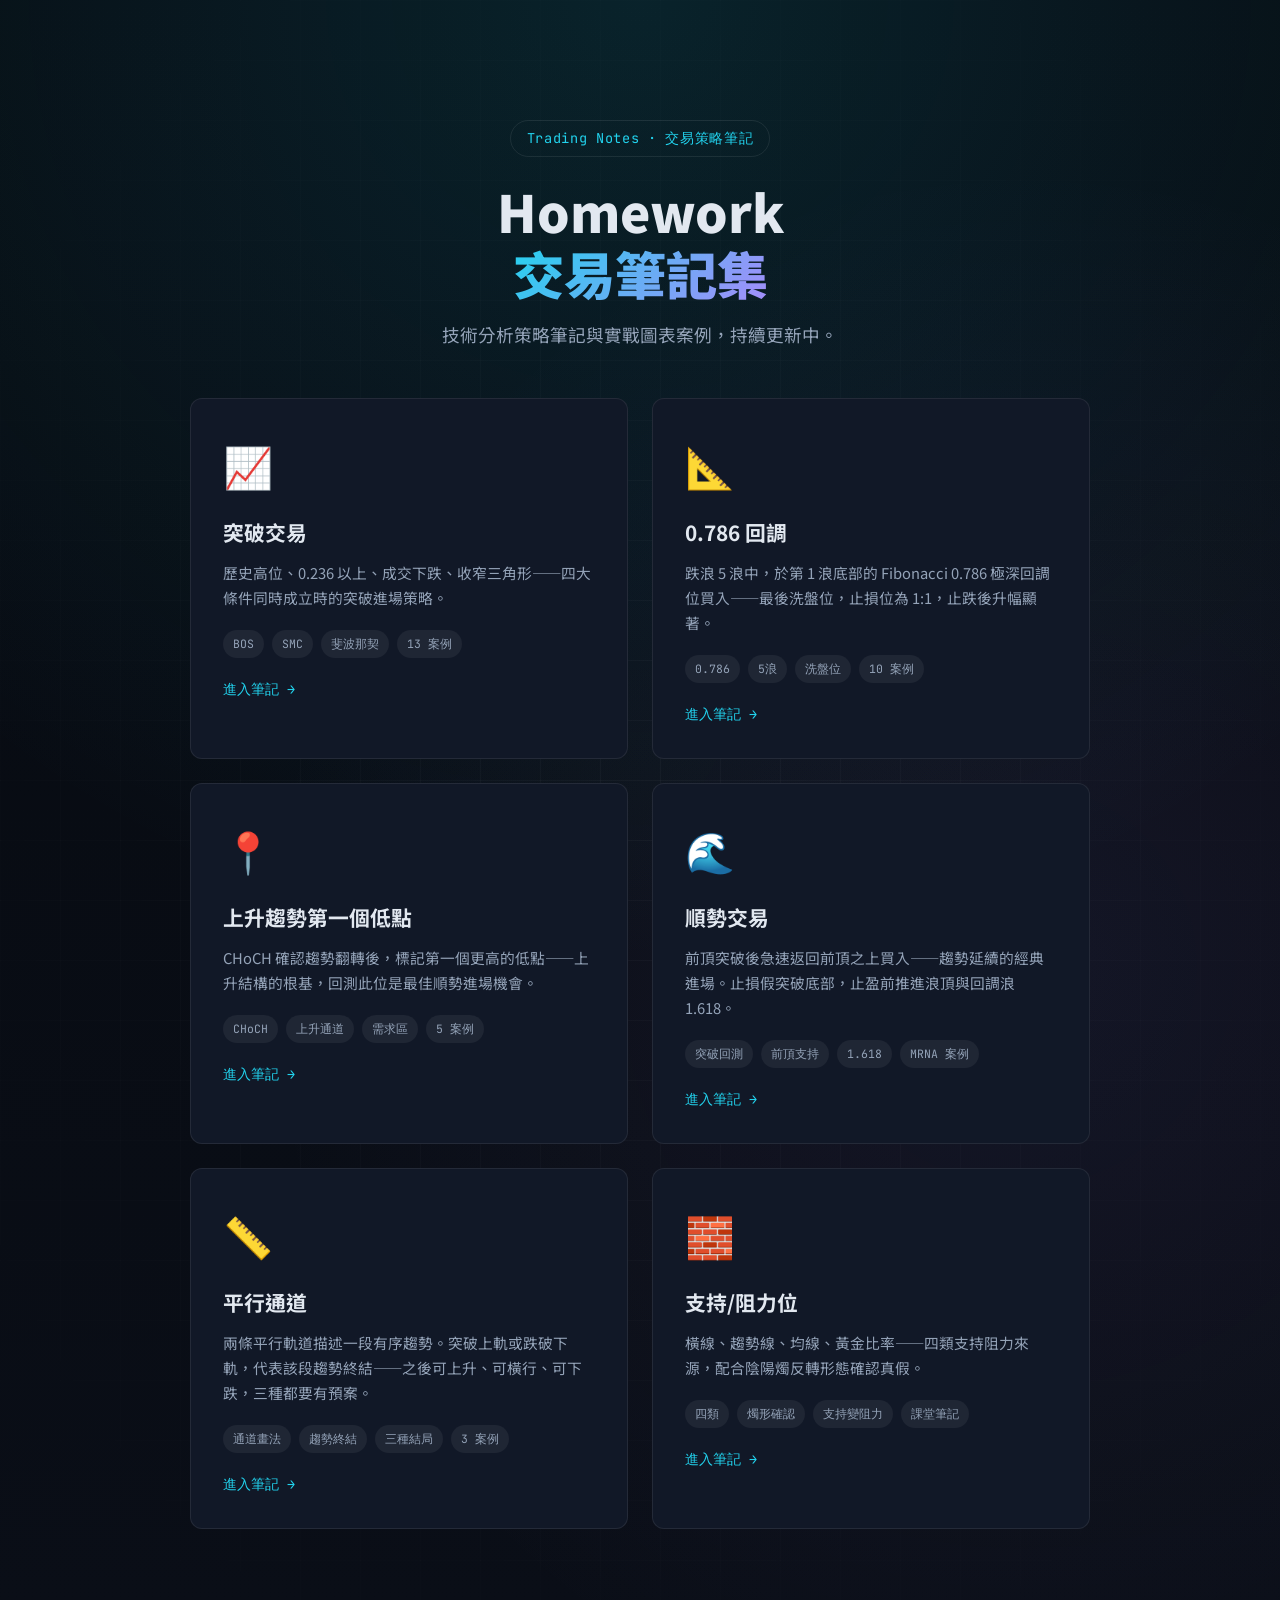
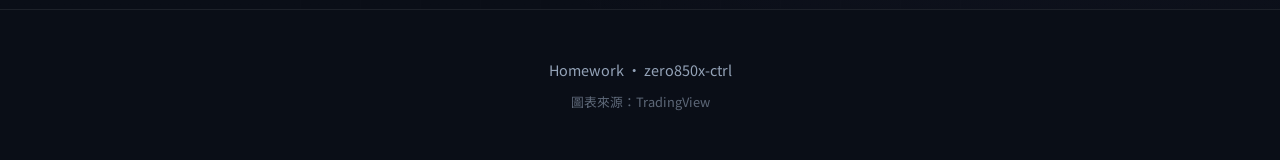
==== index.html @ 91ea3313 "支持/阻力位: 新增 topic — 四類來源 + 陰陽燭確認法（課堂筆記 OCR）" ====
<!DOCTYPE html>
<html lang="zh-Hant">
<head>
  <meta charset="UTF-8" />
  <meta name="viewport" content="width=device-width, initial-scale=1.0" />
  <title>Homework · 交易策略筆記</title>
  <link rel="stylesheet" href="styles.css" />
  <link rel="preconnect" href="https://fonts.googleapis.com" />
  <link rel="preconnect" href="https://fonts.gstatic.com" crossorigin />
  <link href="https://fonts.googleapis.com/css2?family=Noto+Sans+TC:wght@300;400;500;700;900&family=JetBrains+Mono:wght@400;600&display=swap" rel="stylesheet" />
  <style>
    .index-hero { min-height: 100vh; display: flex; align-items: center; justify-content: center; padding: 120px 32px 80px; position: relative; overflow: hidden; }
    .index-hero .hero-bg { position: absolute; inset: 0; }
    .index-content { position: relative; max-width: 900px; width: 100%; text-align: center; }
    .index-grid { display: grid; grid-template-columns: repeat(auto-fit, minmax(300px, 1fr)); gap: 24px; margin-top: 48px; text-align: left; }
    .index-card { display: block; text-decoration: none; color: inherit; background: var(--bg-card); border: 1px solid var(--border); border-radius: var(--radius); padding: 32px; transition: transform 0.2s, border-color 0.2s, box-shadow 0.2s; }
    .index-card:hover { transform: translateY(-6px); border-color: rgba(34, 211, 238, 0.4); box-shadow: 0 16px 48px rgba(0, 0, 0, 0.4); }
    .index-card-icon { font-size: 2.5rem; margin-bottom: 16px; }
    .index-card h2 { font-size: 1.3rem; margin-bottom: 10px; }
    .index-card p { color: var(--text-muted); font-size: 0.92rem; margin-bottom: 20px; }
    .index-card-tags { display: flex; flex-wrap: wrap; gap: 8px; }
    .index-card-tags span { font-size: 0.72rem; padding: 4px 10px; border-radius: 999px; background: rgba(255,255,255,0.06); color: var(--text-muted); font-family: var(--mono); }
    .index-card-arrow { margin-top: 20px; color: var(--accent); font-family: var(--mono); font-size: 0.85rem; }
  </style>
</head>
<body>
  <header class="index-hero">
    <div class="hero-bg"></div>
    <div class="index-content">
      <p class="hero-tag">Trading Notes · 交易策略筆記</p>
      <h1 style="font-size:clamp(2rem,5vw,3.2rem);font-weight:900;line-height:1.2;margin-bottom:16px;">
        Homework<br /><span class="gradient-text">交易筆記集</span>
      </h1>
      <p class="hero-desc" style="margin:0 auto;">
        技術分析策略筆記與實戰圖表案例，持續更新中。
      </p>

      <div class="index-grid">
        <a class="index-card" href="突破交易/">
          <div class="index-card-icon">📈</div>
          <h2>突破交易</h2>
          <p>歷史高位、0.236 以上、成交下跌、收窄三角形——四大條件同時成立時的突破進場策略。</p>
          <div class="index-card-tags">
            <span>BOS</span><span>SMC</span><span>斐波那契</span><span>13 案例</span>
          </div>
          <div class="index-card-arrow">進入筆記 →</div>
        </a>

        <a class="index-card" href="0.786回調/">
          <div class="index-card-icon">📐</div>
          <h2>0.786 回調</h2>
          <p>跌浪 5 浪中，於第 1 浪底部的 Fibonacci 0.786 極深回調位買入——最後洗盤位，止損位為 1:1，止跌後升幅顯著。</p>
          <div class="index-card-tags">
            <span>0.786</span><span>5浪</span><span>洗盤位</span><span>10 案例</span>
          </div>
          <div class="index-card-arrow">進入筆記 →</div>
        </a>

        <a class="index-card" href="上升趨勢第一個低點/">
          <div class="index-card-icon">📍</div>
          <h2>上升趨勢第一個低點</h2>
          <p>CHoCH 確認趨勢翻轉後，標記第一個更高的低點——上升結構的根基，回測此位是最佳順勢進場機會。</p>
          <div class="index-card-tags">
            <span>CHoCH</span><span>上升通道</span><span>需求區</span><span>5 案例</span>
          </div>
          <div class="index-card-arrow">進入筆記 →</div>
        </a>

        <a class="index-card" href="順勢交易/">
          <div class="index-card-icon">🌊</div>
          <h2>順勢交易</h2>
          <p>前頂突破後急速返回前頂之上買入——趨勢延續的經典進場。止損假突破底部，止盈前推進浪頂與回調浪 1.618。</p>
          <div class="index-card-tags">
            <span>突破回測</span><span>前頂支持</span><span>1.618</span><span>MRNA 案例</span>
          </div>
          <div class="index-card-arrow">進入筆記 →</div>
        </a>

        <a class="index-card" href="平行通道/">
          <div class="index-card-icon">📏</div>
          <h2>平行通道</h2>
          <p>兩條平行軌道描述一段有序趨勢。突破上軌或跌破下軌，代表該段趨勢終結——之後可上升、可橫行、可下跌，三種都要有預案。</p>
          <div class="index-card-tags">
            <span>通道畫法</span><span>趨勢終結</span><span>三種結局</span><span>3 案例</span>
          </div>
          <div class="index-card-arrow">進入筆記 →</div>
        </a>

        <a class="index-card" href="支持阻力位/">
          <div class="index-card-icon">🧱</div>
          <h2>支持/阻力位</h2>
          <p>橫線、趨勢線、均線、黃金比率——四類支持阻力來源，配合陰陽燭反轉形態確認真假。</p>
          <div class="index-card-tags">
            <span>四類</span><span>燭形確認</span><span>支持變阻力</span><span>課堂筆記</span>
          </div>
          <div class="index-card-arrow">進入筆記 →</div>
        </a>
      </div>
    </div>
  </header>

  <footer class="footer">
    <div class="container">
      <p>Homework · zero850x-ctrl</p>
      <p class="footer-sub">圖表來源：TradingView</p>
    </div>
  </footer>
</body>
</html>
---- styles.css ----
*, *::before, *::after {
  box-sizing: border-box;
  margin: 0;
  padding: 0;
}

:root {
  --bg: #0a0e17;
  --bg-card: #111827;
  --bg-dark: #060a10;
  --text: #e2e8f0;
  --text-muted: #94a3b8;
  --accent: #22d3ee;
  --accent-2: #a78bfa;
  --green: #22c55e;
  --red: #ef4444;
  --border: rgba(255, 255, 255, 0.08);
  --radius: 12px;
  --font: 'Noto Sans TC', system-ui, sans-serif;
  --mono: 'JetBrains Mono', monospace;
}

html {
  scroll-behavior: smooth;
}

body {
  font-family: var(--font);
  background: var(--bg);
  color: var(--text);
  line-height: 1.7;
}

.container {
  max-width: 1200px;
  margin: 0 auto;
  padding: 0 24px;
}

/* Navbar */
.navbar {
  position: fixed;
  top: 0;
  left: 0;
  right: 0;
  z-index: 100;
  display: flex;
  align-items: center;
  justify-content: space-between;
  padding: 16px 32px;
  background: rgba(10, 14, 23, 0.85);
  backdrop-filter: blur(12px);
  border-bottom: 1px solid var(--border);
}

.nav-brand {
  display: flex;
  align-items: center;
  gap: 10px;
  font-weight: 700;
  font-size: 1.1rem;
}

.brand-icon { font-size: 1.4rem; }

.nav-links {
  display: flex;
  list-style: none;
  gap: 28px;
}

.nav-links a {
  color: var(--text-muted);
  text-decoration: none;
  font-size: 0.9rem;
  font-weight: 500;
  transition: color 0.2s;
}

.nav-links a:hover { color: var(--accent); }

/* Hero */
.hero {
  position: relative;
  min-height: 100vh;
  display: flex;
  align-items: center;
  padding: 120px 32px 80px;
  overflow: hidden;
}

.hero-bg {
  position: absolute;
  inset: 0;
  background:
    radial-gradient(ellipse 80% 60% at 50% 0%, rgba(34, 211, 238, 0.12), transparent),
    radial-gradient(ellipse 60% 50% at 80% 60%, rgba(167, 139, 250, 0.08), transparent),
    linear-gradient(180deg, var(--bg-dark) 0%, var(--bg) 100%);
}

.hero-bg::after {
  content: '';
  position: absolute;
  inset: 0;
  background-image:
    linear-gradient(rgba(255,255,255,0.03) 1px, transparent 1px),
    linear-gradient(90deg, rgba(255,255,255,0.03) 1px, transparent 1px);
  background-size: 60px 60px;
  mask-image: radial-gradient(ellipse 70% 70% at 50% 50%, black, transparent);
}

.hero-content {
  position: relative;
  max-width: 800px;
  margin: 0 auto;
  text-align: center;
}

.hero-tag {
  display: inline-block;
  padding: 6px 16px;
  border: 1px solid var(--border);
  border-radius: 999px;
  font-size: 0.85rem;
  color: var(--accent);
  font-family: var(--mono);
  margin-bottom: 24px;
  letter-spacing: 0.05em;
}

.hero h1 {
  font-size: clamp(2.2rem, 5vw, 3.8rem);
  font-weight: 900;
  line-height: 1.2;
  margin-bottom: 24px;
}

.gradient-text {
  background: linear-gradient(135deg, var(--accent), var(--accent-2));
  -webkit-background-clip: text;
  -webkit-text-fill-color: transparent;
  background-clip: text;
}

.hero-desc {
  font-size: 1.1rem;
  color: var(--text-muted);
  max-width: 640px;
  margin: 0 auto 48px;
}

.hero-stats {
  display: flex;
  justify-content: center;
  gap: 40px;
  flex-wrap: wrap;
}

.stat {
  display: flex;
  flex-direction: column;
  align-items: center;
  gap: 4px;
}

.stat-num {
  font-family: var(--mono);
  font-size: 1.6rem;
  font-weight: 600;
  color: var(--accent);
}

.stat-label {
  font-size: 0.8rem;
  color: var(--text-muted);
}

/* Sections */
.section {
  padding: 100px 0;
}

.section-dark {
  background: var(--bg-dark);
}

.section-title {
  font-size: 2rem;
  font-weight: 700;
  margin-bottom: 12px;
  text-align: center;
}

.section-lead {
  text-align: center;
  color: var(--text-muted);
  max-width: 640px;
  margin: 0 auto 56px;
  font-size: 1.05rem;
}

.section .hero-tag {
  display: block;
  width: fit-content;
  margin: 0 auto 16px;
}

.advanced-block {
  scroll-margin-top: 80px;
}

.advanced-divider {
  margin-top: 80px;
  padding-top: 64px;
  border-top: 1px solid var(--border);
}

.subsection-title {
  font-size: 1.75rem;
  font-weight: 700;
  text-align: center;
  margin-bottom: 12px;
}

.conditions-formula .fail-result {
  color: #f87171;
  border-color: rgba(248, 113, 113, 0.3);
  background: rgba(248, 113, 113, 0.08);
}

.case-card.fail {
  border-color: rgba(248, 113, 113, 0.25);
}

.case-card.fail .ticker {
  background: rgba(248, 113, 113, 0.12);
  color: #f87171;
}

.case-card.fail:hover {
  box-shadow: 0 12px 40px rgba(248, 113, 113, 0.12);
}

/* Conditions */
.conditions-grid {
  display: grid;
  grid-template-columns: repeat(auto-fit, minmax(260px, 1fr));
  gap: 24px;
  margin-bottom: 48px;
}

.condition-card {
  background: var(--bg-card);
  border: 1px solid var(--border);
  border-radius: var(--radius);
  padding: 28px;
  position: relative;
  transition: transform 0.2s, border-color 0.2s;
}

.condition-card:hover {
  transform: translateY(-4px);
  border-color: rgba(34, 211, 238, 0.4);
}

.condition-num {
  font-family: var(--mono);
  font-size: 2rem;
  font-weight: 700;
  color: var(--accent);
  opacity: 0.5;
  margin-bottom: 12px;
}

.condition-card h3 {
  font-size: 1.2rem;
  margin-bottom: 12px;
  color: var(--text);
}

.condition-card p {
  color: var(--text-muted);
  font-size: 0.9rem;
  margin-bottom: 16px;
}

.condition-check {
  font-size: 0.82rem;
  color: var(--green);
  font-family: var(--mono);
  padding: 8px 12px;
  background: rgba(34, 197, 94, 0.1);
  border-radius: 6px;
  border: 1px solid rgba(34, 197, 94, 0.2);
}

.conditions-formula {
  display: flex;
  align-items: center;
  justify-content: center;
  flex-wrap: wrap;
  gap: 12px;
  padding: 28px;
  background: var(--bg-card);
  border: 1px solid var(--border);
  border-radius: var(--radius);
  font-size: 0.95rem;
}

.conditions-formula span {
  padding: 8px 16px;
  background: rgba(255, 255, 255, 0.05);
  border-radius: 8px;
  font-weight: 500;
}

.conditions-formula .plus,
.conditions-formula .equals {
  background: none;
  color: var(--text-muted);
  font-size: 1.2rem;
  padding: 0;
}

.conditions-formula .result {
  background: linear-gradient(135deg, rgba(34, 211, 238, 0.2), rgba(167, 139, 250, 0.2));
  color: var(--accent);
  font-weight: 700;
  border: 1px solid rgba(34, 211, 238, 0.3);
}

.section-lead strong {
  color: var(--accent);
}

/* Cards */
.card-grid {
  display: grid;
  gap: 24px;
}

.card-grid.three {
  grid-template-columns: repeat(auto-fit, minmax(280px, 1fr));
}

.card {
  background: var(--bg-card);
  border: 1px solid var(--border);
  border-radius: var(--radius);
  padding: 32px;
  transition: transform 0.2s, border-color 0.2s;
}

.card:hover {
  transform: translateY(-4px);
  border-color: rgba(34, 211, 238, 0.3);
}

.card-icon {
  font-size: 2rem;
  margin-bottom: 16px;
}

.card h3 {
  font-size: 1.15rem;
  margin-bottom: 10px;
}

.card p {
  color: var(--text-muted);
  font-size: 0.95rem;
}

/* SMC Grid */
.smc-grid {
  display: grid;
  grid-template-columns: repeat(auto-fit, minmax(260px, 1fr));
  gap: 20px;
}

.smc-item {
  background: var(--bg-card);
  border: 1px solid var(--border);
  border-radius: var(--radius);
  padding: 28px;
  position: relative;
  overflow: hidden;
}

.smc-item::before {
  content: '';
  position: absolute;
  top: 0;
  left: 0;
  right: 0;
  height: 3px;
}

.smc-item.bos::before { background: var(--green); }
.smc-item.choch::before { background: var(--red); }
.smc-item.eq::before { background: var(--accent); }
.smc-item.zone::before { background: var(--accent-2); }

.smc-badge {
  display: inline-block;
  font-family: var(--mono);
  font-size: 0.75rem;
  font-weight: 600;
  padding: 4px 10px;
  border-radius: 6px;
  margin-bottom: 14px;
  letter-spacing: 0.04em;
}

.bos .smc-badge { background: rgba(34, 197, 94, 0.15); color: var(--green); }
.choch .smc-badge { background: rgba(239, 68, 68, 0.15); color: var(--red); }
.eq .smc-badge { background: rgba(34, 211, 238, 0.15); color: var(--accent); }
.zone .smc-badge { background: rgba(167, 139, 250, 0.15); color: var(--accent-2); }

.smc-item h3 {
  font-size: 1.05rem;
  margin-bottom: 10px;
  line-height: 1.4;
}

.smc-item p {
  color: var(--text-muted);
  font-size: 0.9rem;
}

/* Fibonacci */
.fib-visual {
  max-width: 600px;
  margin: 0 auto 24px;
  border-radius: var(--radius);
  overflow: hidden;
  border: 1px solid var(--border);
}

.fib-bar {
  display: flex;
  justify-content: space-between;
  align-items: center;
  padding: 14px 20px;
  background: color-mix(in srgb, var(--color) 20%, transparent);
  border-bottom: 1px solid var(--border);
  font-family: var(--mono);
  font-size: 0.9rem;
}

.fib-bar:last-child { border-bottom: none; }

.fib-bar.highlight {
  background: color-mix(in srgb, var(--color) 35%, transparent);
  font-weight: 600;
}

.fib-bar span:last-child {
  color: var(--text-muted);
  font-family: var(--font);
  font-size: 0.85rem;
}

.fib-note {
  text-align: center;
  color: var(--text-muted);
  font-size: 0.9rem;
}

/* Case Cards */
.cases-grid {
  display: grid;
  grid-template-columns: repeat(auto-fit, minmax(340px, 1fr));
  gap: 28px;
}

.case-card {
  background: var(--bg-card);
  border: 1px solid var(--border);
  border-radius: var(--radius);
  overflow: hidden;
  transition: transform 0.2s, box-shadow 0.2s;
}

.case-card:hover {
  transform: translateY(-4px);
  box-shadow: 0 12px 40px rgba(0, 0, 0, 0.4);
}

.case-header {
  display: flex;
  justify-content: space-between;
  align-items: center;
  padding: 20px 20px 12px;
}

.case-header h3 {
  font-size: 1.05rem;
  font-weight: 600;
}

.ticker {
  font-family: var(--mono);
  font-size: 0.8rem;
  padding: 4px 10px;
  background: rgba(34, 211, 238, 0.1);
  color: var(--accent);
  border-radius: 6px;
}

.case-chart {
  position: relative;
  aspect-ratio: 16 / 9;
  background: #1a1f2e;
  overflow: hidden;
}

.case-chart img {
  width: 100%;
  height: 100%;
  object-fit: contain;
  display: block;
  transition: transform 0.3s;
  cursor: zoom-in;
  background: #0d1117;
}

.case-card:hover .case-chart img {
  transform: scale(1.03);
}

.case-card > p {
  padding: 16px 20px;
  color: var(--text-muted);
  font-size: 0.88rem;
  line-height: 1.6;
}

.case-tags {
  display: flex;
  flex-wrap: wrap;
  gap: 8px;
  padding: 0 20px 20px;
}

.case-tags span {
  font-size: 0.72rem;
  padding: 4px 10px;
  border-radius: 999px;
  background: rgba(255, 255, 255, 0.06);
  color: var(--text-muted);
  font-family: var(--mono);
}

/* Rules */
.rules-grid {
  display: grid;
  grid-template-columns: repeat(auto-fit, minmax(300px, 1fr));
  gap: 24px;
}

.rule {
  display: flex;
  gap: 20px;
  padding: 28px;
  background: var(--bg-card);
  border: 1px solid var(--border);
  border-radius: var(--radius);
}

.rule-num {
  font-family: var(--mono);
  font-size: 1.4rem;
  font-weight: 600;
  color: var(--accent);
  flex-shrink: 0;
}

.rule h3 {
  font-size: 1rem;
  margin-bottom: 6px;
}

.rule p {
  color: var(--text-muted);
  font-size: 0.9rem;
}

.rule strong {
  color: var(--text);
}

/* Footer */
.footer {
  padding: 48px 0;
  border-top: 1px solid var(--border);
  text-align: center;
}

.footer p {
  color: var(--text-muted);
  font-size: 0.9rem;
}

.footer-sub {
  margin-top: 8px;
  font-size: 0.8rem !important;
  opacity: 0.6;
}

/* Tool / Automation */
.tool-code {
  background: var(--bg-card);
  border: 1px solid var(--border);
  border-radius: var(--radius);
  padding: 20px 24px;
  margin-top: 24px;
  overflow-x: auto;
}

.tool-code pre {
  margin: 0;
  font-family: 'JetBrains Mono', monospace;
  font-size: 0.85rem;
  line-height: 1.7;
  color: var(--text);
}

.tool-code code {
  font-family: 'JetBrains Mono', monospace;
  white-space: pre;
}

.tool-links {
  margin-top: 12px;
  font-size: 0.9rem;
}

.tool-links a {
  color: var(--accent);
  text-decoration: none;
  border-bottom: 1px dashed rgba(34, 211, 238, 0.4);
}

.tool-links a:hover {
  border-bottom-color: var(--accent);
}

.tool-note {
  margin-top: 16px;
  font-size: 0.85rem;
  color: var(--text-muted);
  opacity: 0.8;
}

/* Responsive */
@media (max-width: 768px) {
  .navbar { padding: 14px 20px; }
  .nav-links { display: none; }
  .hero { padding: 100px 20px 60px; }
  .hero-stats { gap: 24px; }
  .cases-grid { grid-template-columns: 1fr; }
  .section { padding: 72px 0; }
}
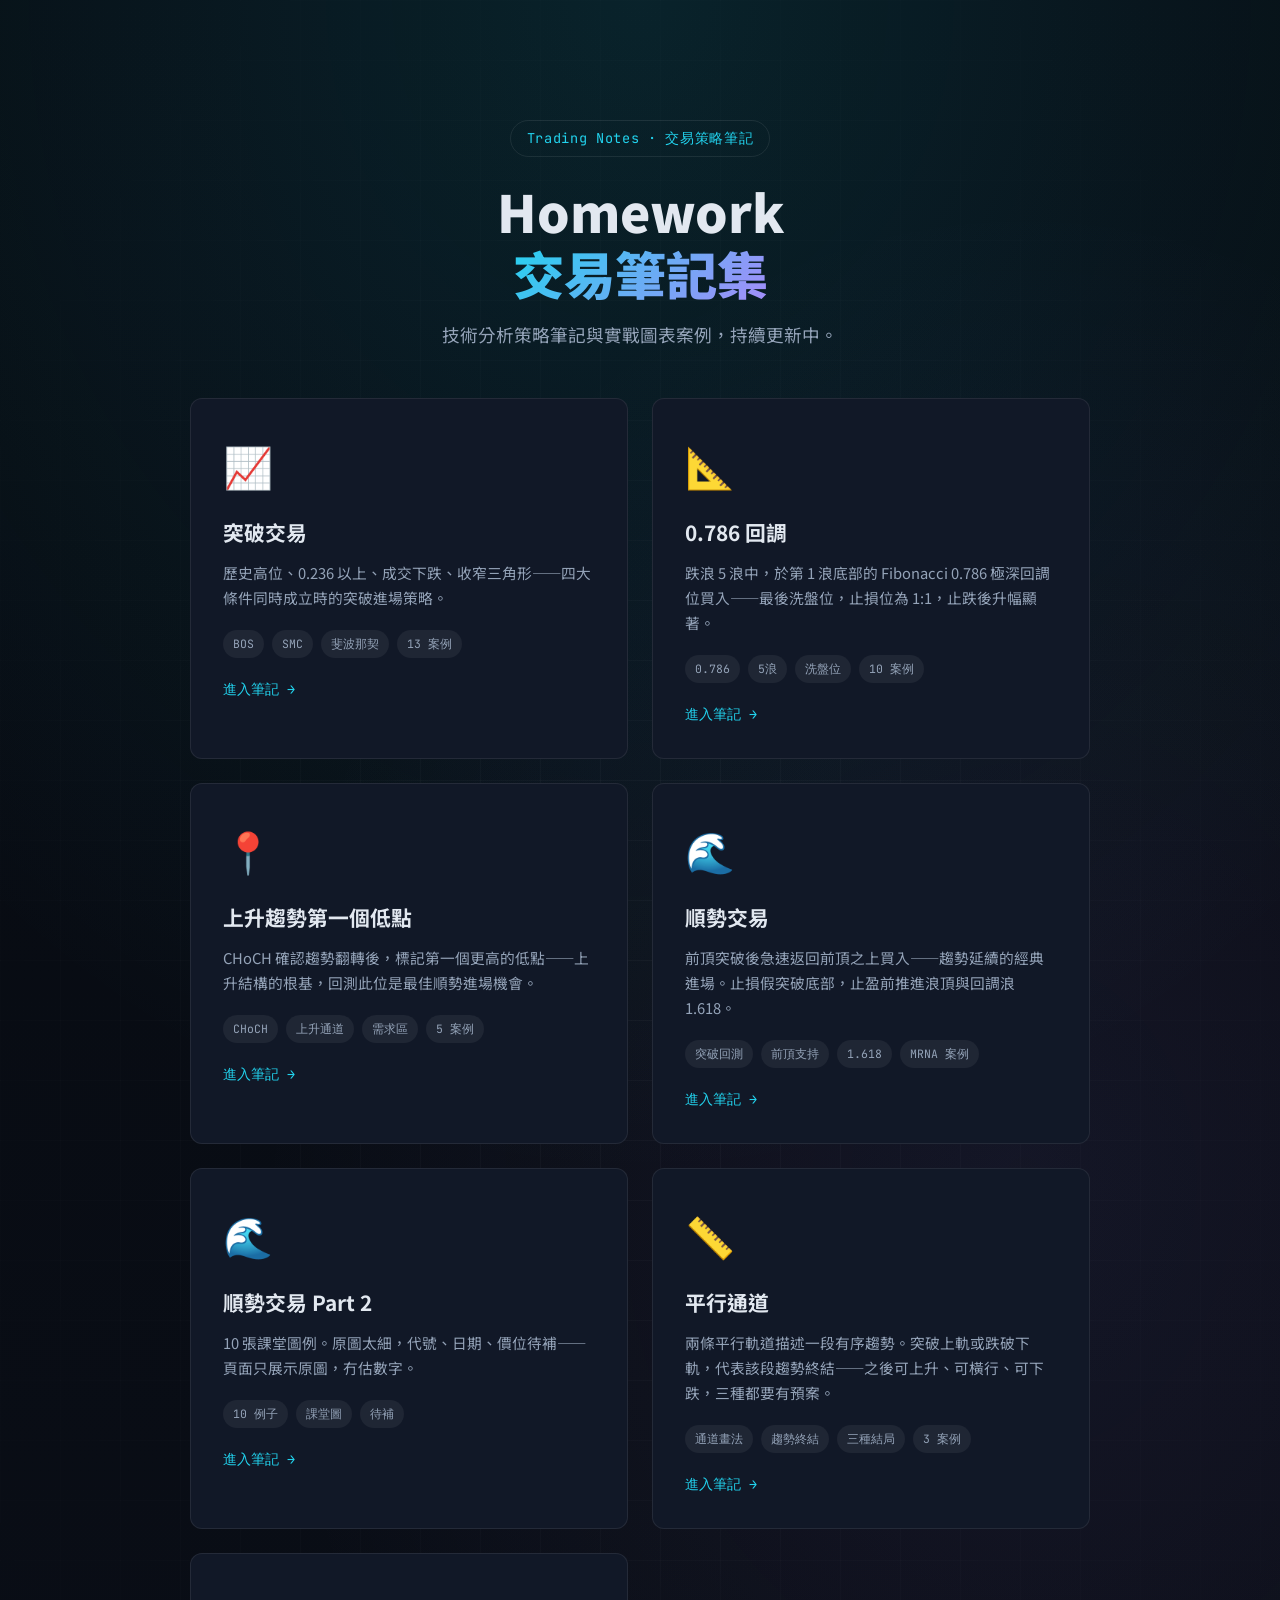
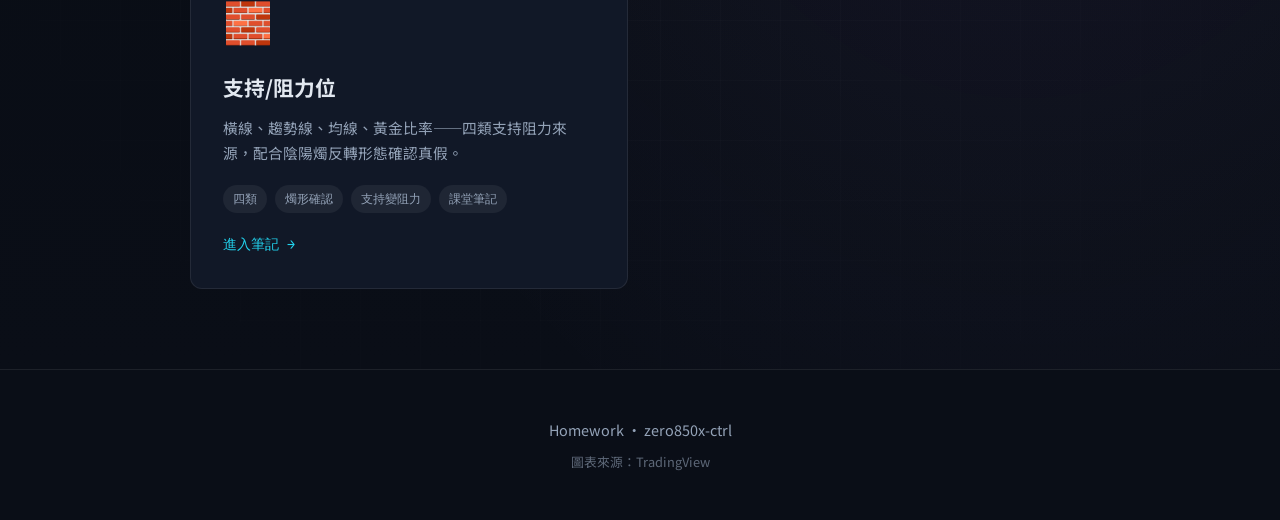
==== commit 7f3de42d: "順勢交易part2: 10 張課堂圖例（代號/日期/價位待補） 原圖 228×1280，文字讀唔到，所以只嵌入切出嘅 10 張圖，唔估代號或數字。 首頁加卡片，Part 1 nav 加 Part 2 " ====
--- a/index.html
+++ b/index.html
@@ -76,6 +76,16 @@
           <div class="index-card-arrow">進入筆記 →</div>
         </a>
 
+        <a class="index-card" href="順勢交易part2/">
+          <div class="index-card-icon">🌊</div>
+          <h2>順勢交易 Part 2</h2>
+          <p>10 張課堂圖例。原圖太細，代號、日期、價位待補——頁面只展示原圖，冇估數字。</p>
+          <div class="index-card-tags">
+            <span>10 例子</span><span>課堂圖</span><span>待補</span>
+          </div>
+          <div class="index-card-arrow">進入筆記 →</div>
+        </a>
+
         <a class="index-card" href="平行通道/">
           <div class="index-card-icon">📏</div>
           <h2>平行通道</h2>
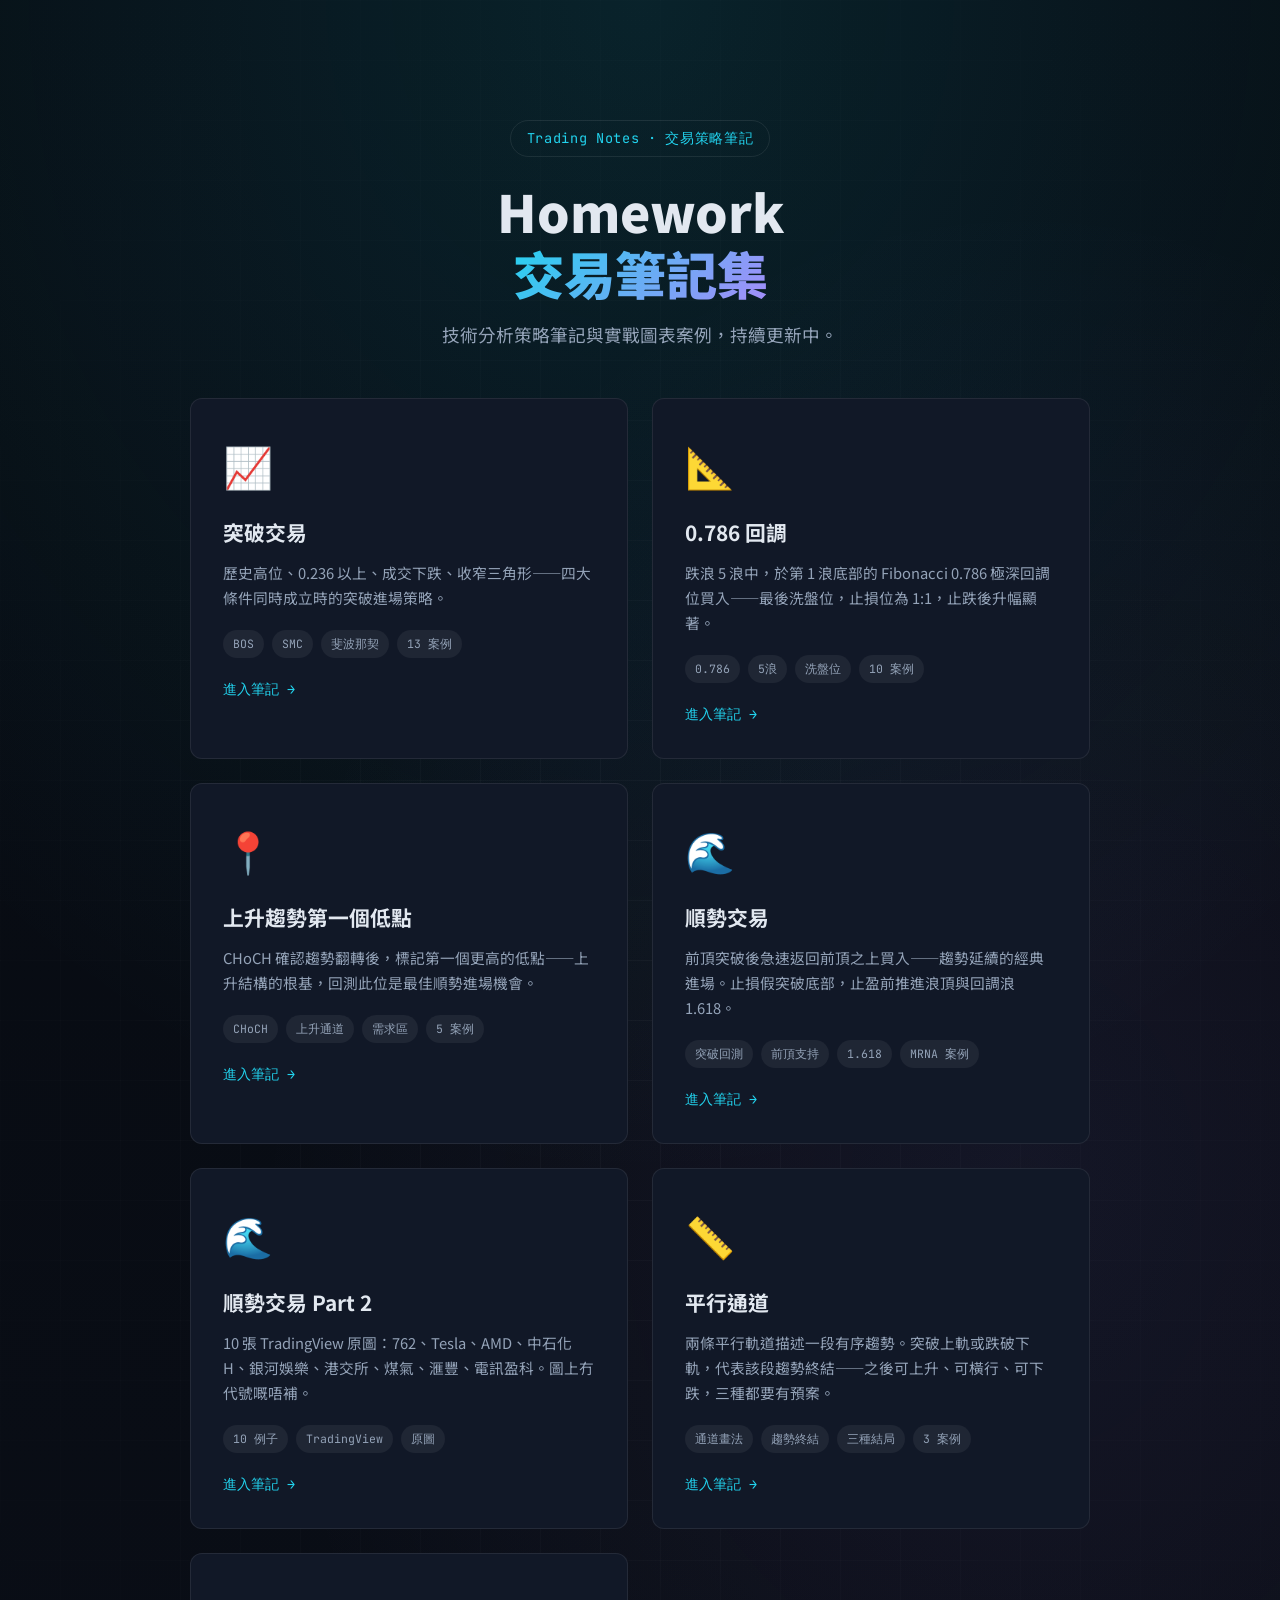
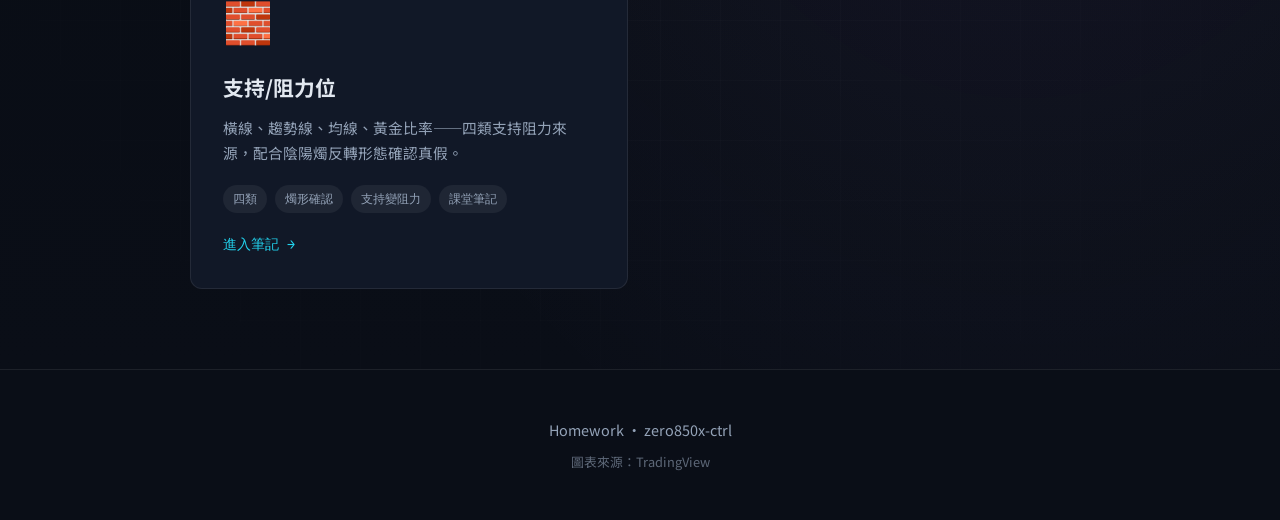
==== commit a001fb74: "順勢交易part2: 換入 10 張 TradingView 原圖 切圖讀唔到，改用逐張傳嚟嘅截圖。只寫圖上讀到嘅名稱、週期、Fib 同倉位數字，冇代號嘅唔補。" ====
--- a/index.html
+++ b/index.html
@@ -79,9 +79,9 @@
         <a class="index-card" href="順勢交易part2/">
           <div class="index-card-icon">🌊</div>
           <h2>順勢交易 Part 2</h2>
-          <p>10 張課堂圖例。原圖太細，代號、日期、價位待補——頁面只展示原圖，冇估數字。</p>
+          <p>10 張 TradingView 原圖：762、Tesla、AMD、中石化 H、銀河娛樂、港交所、煤氣、滙豐、電訊盈科。圖上冇代號嘅唔補。</p>
           <div class="index-card-tags">
-            <span>10 例子</span><span>課堂圖</span><span>待補</span>
+            <span>10 例子</span><span>TradingView</span><span>原圖</span>
           </div>
           <div class="index-card-arrow">進入筆記 →</div>
         </a>
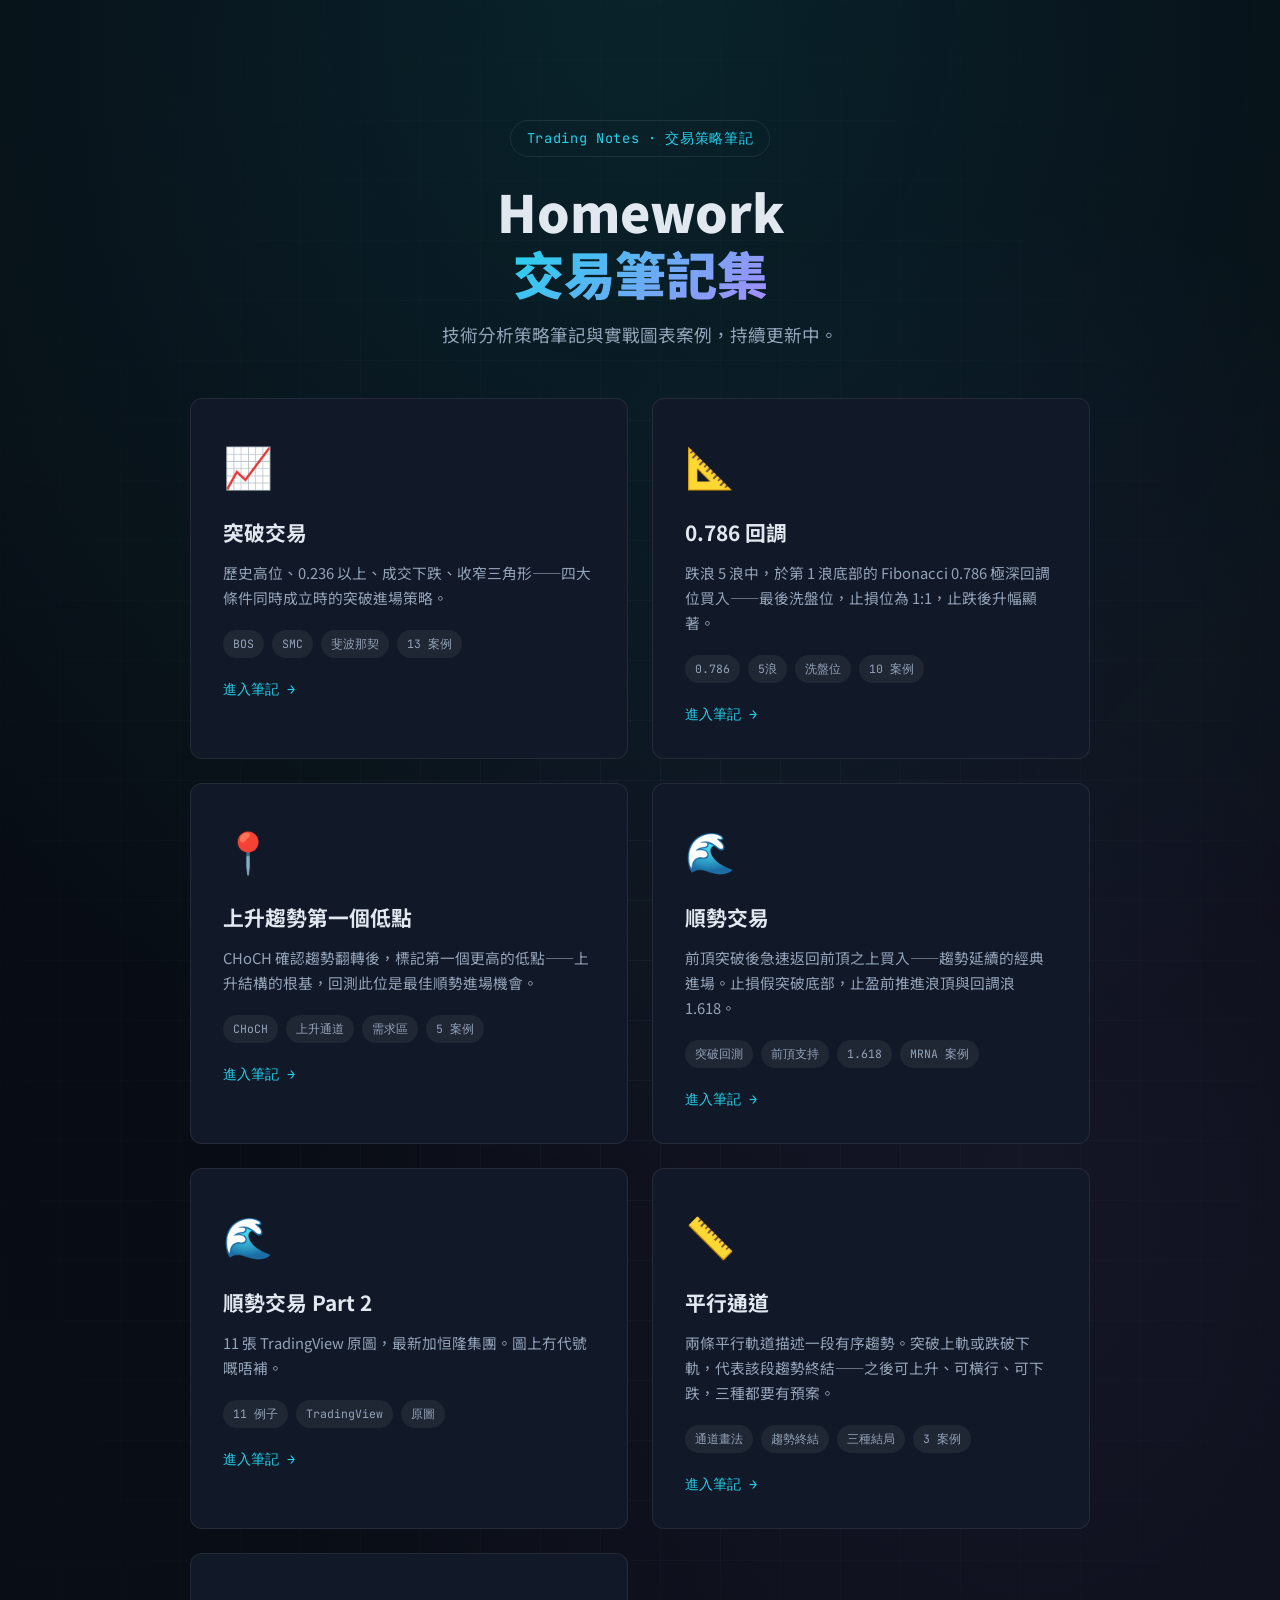
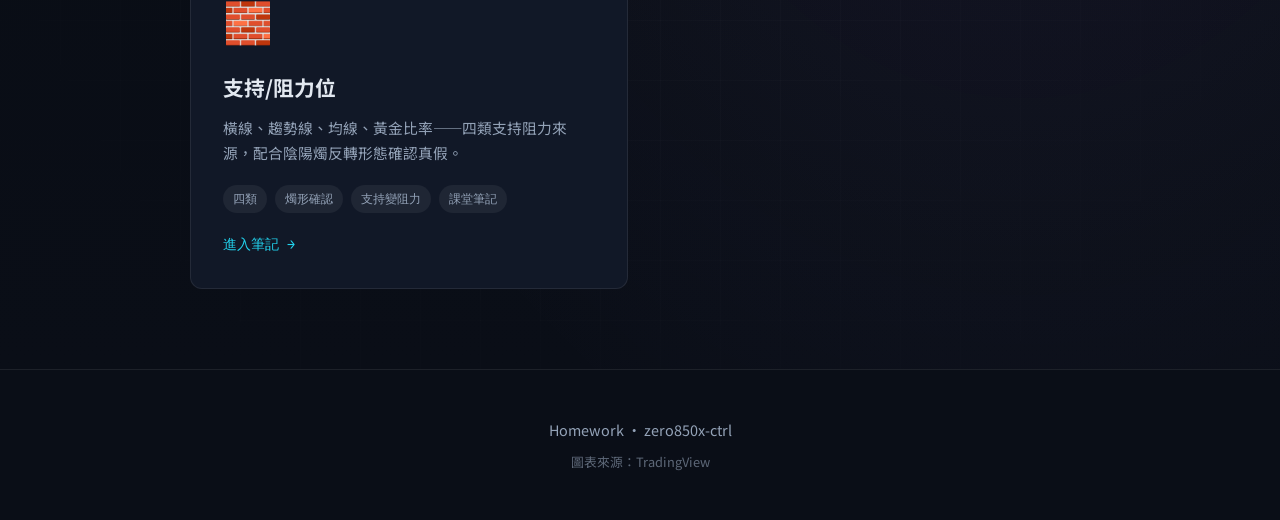
==== commit 92f23df8: "順勢交易part2: 加第 11 例 Hang Lung Group Limited 日線 HKEX。只寫圖上讀到嘅兩組 Fib，被燭遮住嘅 0–0.786 唔當已讀。代號圖上冇寫，唔補。" ====
--- a/index.html
+++ b/index.html
@@ -79,9 +79,9 @@
         <a class="index-card" href="順勢交易part2/">
           <div class="index-card-icon">🌊</div>
           <h2>順勢交易 Part 2</h2>
-          <p>10 張 TradingView 原圖：762、Tesla、AMD、中石化 H、銀河娛樂、港交所、煤氣、滙豐、電訊盈科。圖上冇代號嘅唔補。</p>
+          <p>11 張 TradingView 原圖，最新加恒隆集團。圖上冇代號嘅唔補。</p>
           <div class="index-card-tags">
-            <span>10 例子</span><span>TradingView</span><span>原圖</span>
+            <span>11 例子</span><span>TradingView</span><span>原圖</span>
           </div>
           <div class="index-card-arrow">進入筆記 →</div>
         </a>
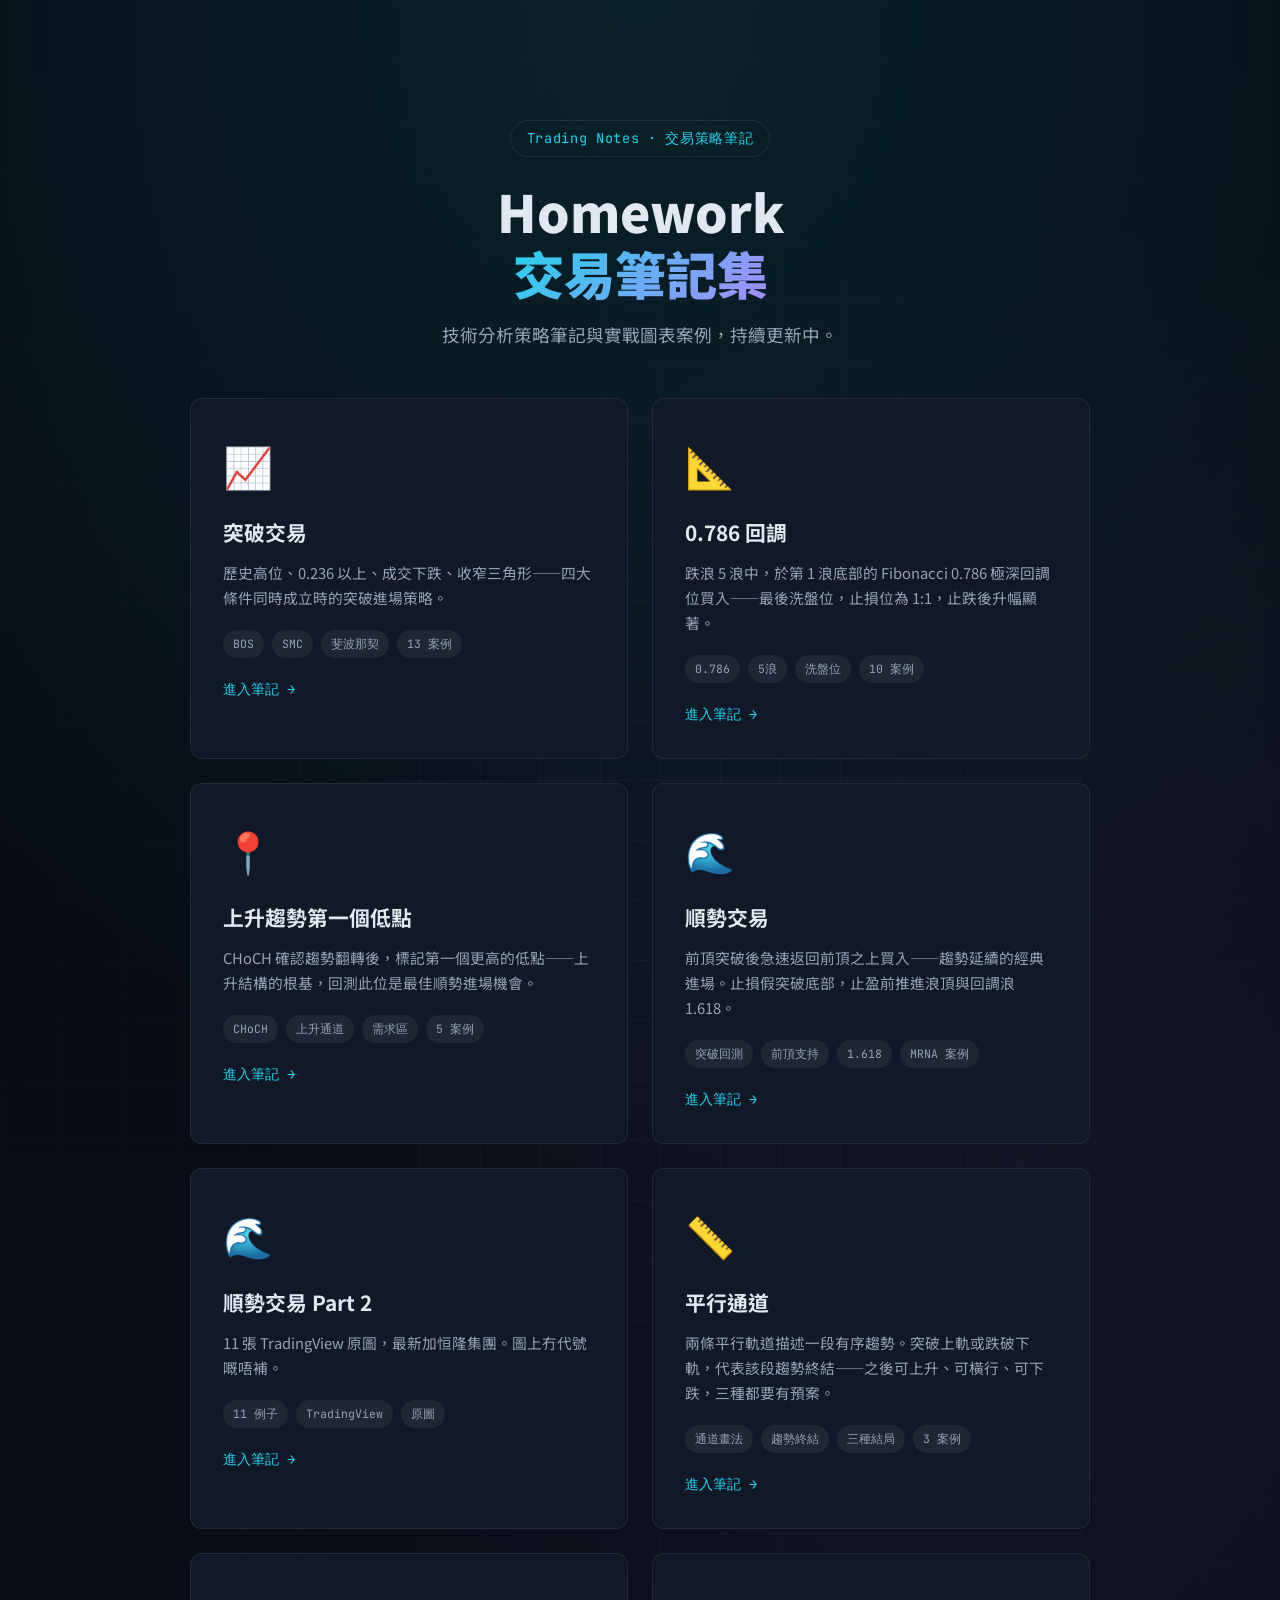
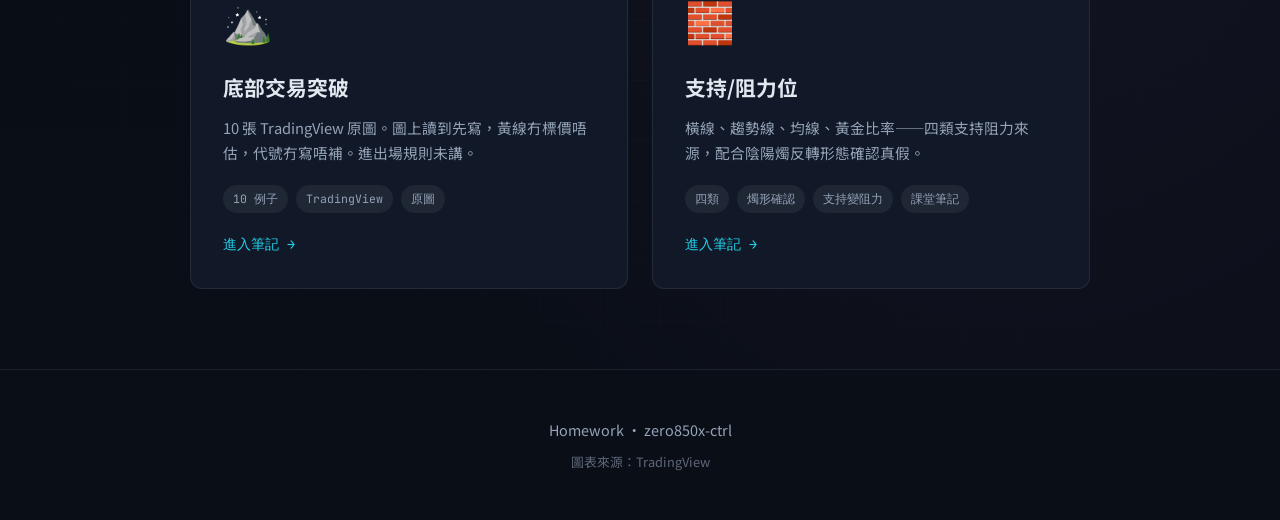
==== commit 335f9ee9: "底部交易突破: 新增 topic — 10 張 TradingView 原圖 - 新頁按傳送次序放 01–10 - 黃線冇標價唔估，圖上冇代號唔補 - 進出場規則未講，頁面唔代寫 - 首頁加卡片" ====
--- a/index.html
+++ b/index.html
@@ -96,6 +96,16 @@
           <div class="index-card-arrow">進入筆記 →</div>
         </a>
 
+        <a class="index-card" href="底部交易突破/">
+          <div class="index-card-icon">⛰️</div>
+          <h2>底部交易突破</h2>
+          <p>10 張 TradingView 原圖。圖上讀到先寫，黃線冇標價唔估，代號冇寫唔補。進出場規則未講。</p>
+          <div class="index-card-tags">
+            <span>10 例子</span><span>TradingView</span><span>原圖</span>
+          </div>
+          <div class="index-card-arrow">進入筆記 →</div>
+        </a>
+
         <a class="index-card" href="支持阻力位/">
           <div class="index-card-icon">🧱</div>
           <h2>支持/阻力位</h2>
--- a/styles.css
+++ b/styles.css
@@ -662,3 +662,19 @@
   .cases-grid { grid-template-columns: 1fr; }
   .section { padding: 72px 0; }
 }
+
+/* Case remark / reservation note (added 2026-11-14) */
+.case-remark {
+  margin-top: 14px;
+  padding: 12px 14px;
+  border-left: 3px solid #f59e0b;
+  border-radius: 6px;
+  background: rgba(245, 158, 11, 0.08);
+  color: var(--text-muted);
+  font-size: 0.9rem;
+  line-height: 1.7;
+}
+.case-remark strong {
+  color: #fbbf24;
+  font-weight: 600;
+}
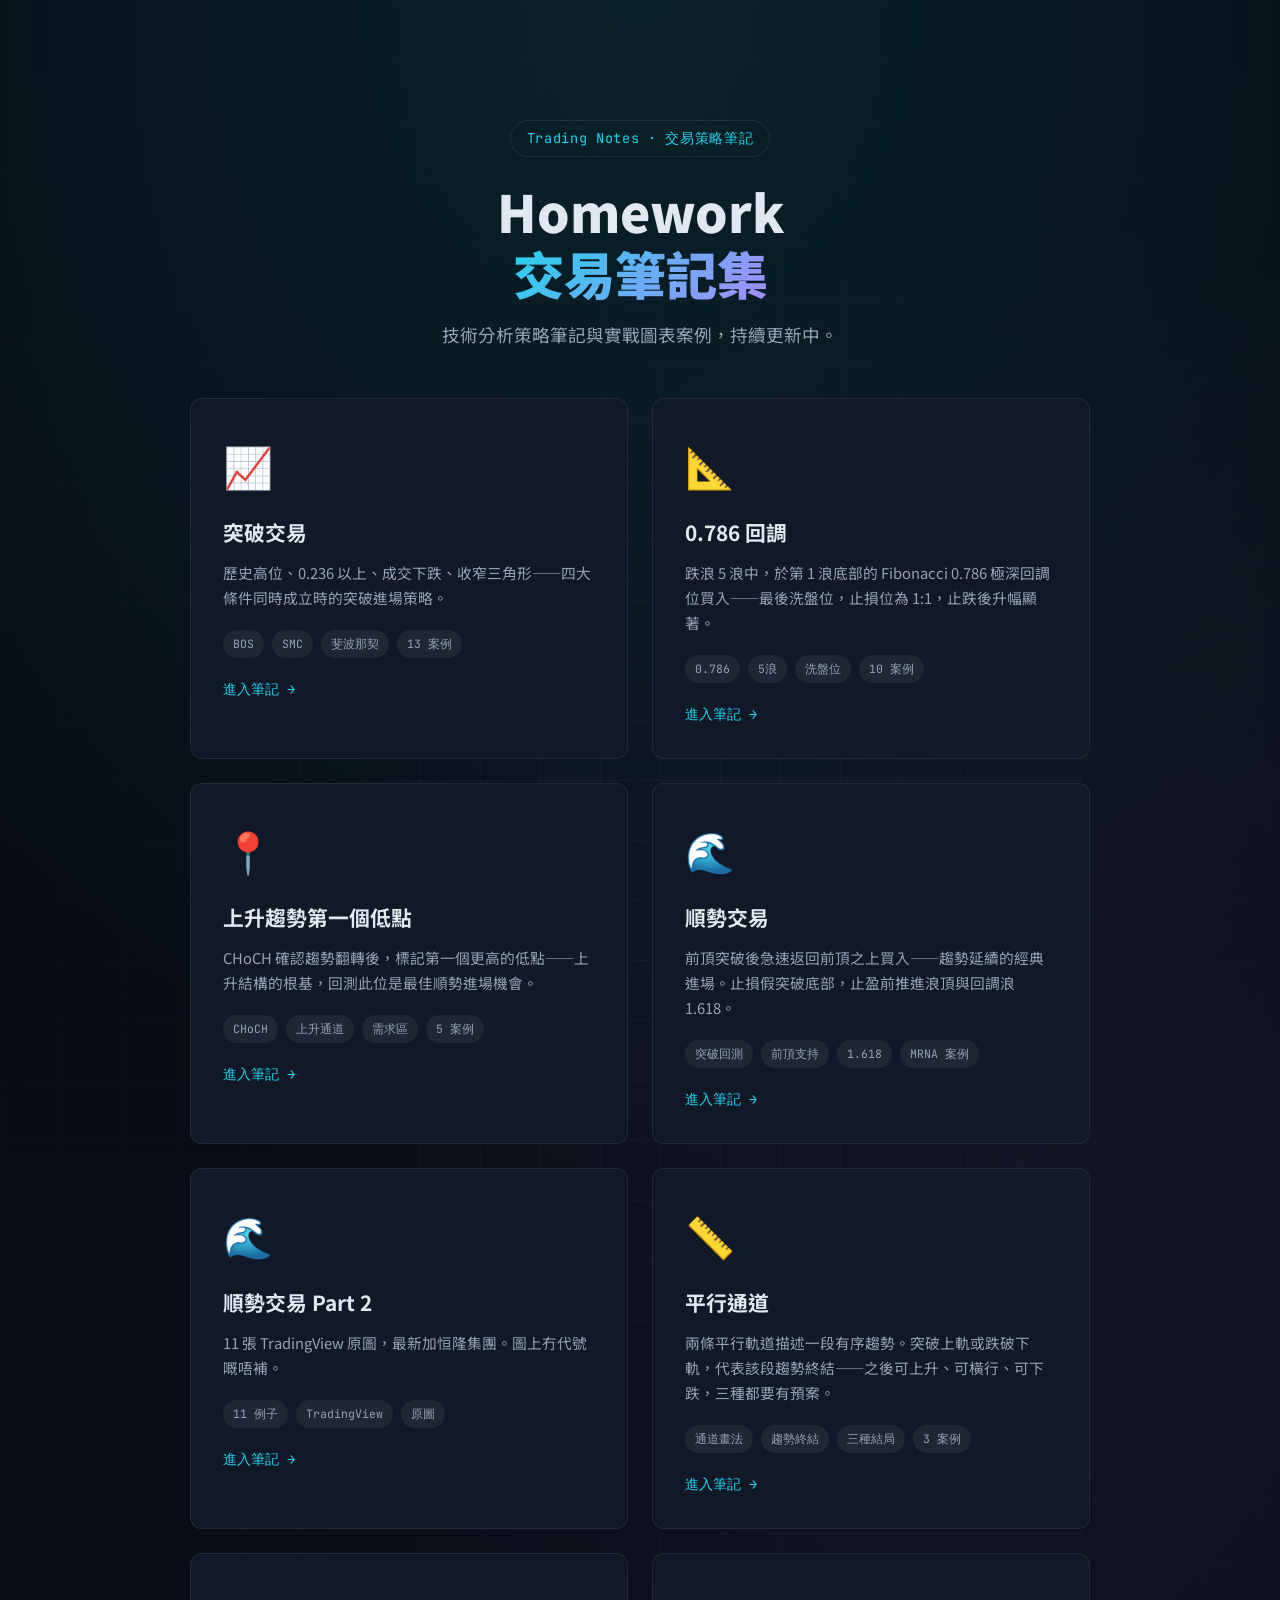
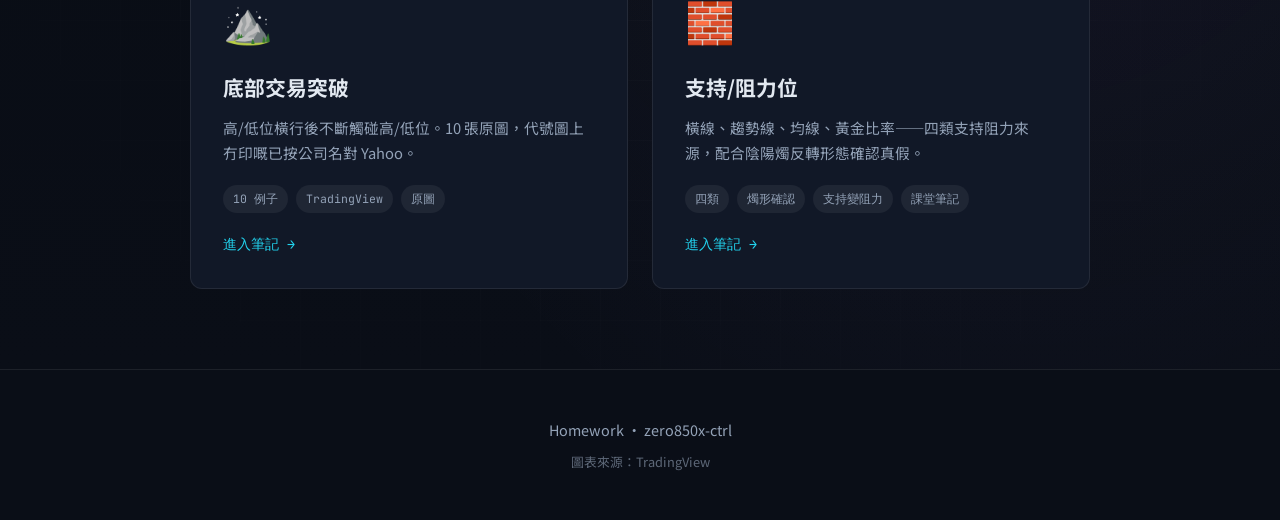
==== commit 1f091983: "底部交易突破: 補定義同圖上冇印嘅代號 - 定義用原句：高/低位橫行後不斷觸碰高/低位 - 圖上冇印代號嘅按公司名對 Yahoo HKEX，頁面標明圖上冇印" ====
--- a/index.html
+++ b/index.html
@@ -99,7 +99,7 @@
         <a class="index-card" href="底部交易突破/">
           <div class="index-card-icon">⛰️</div>
           <h2>底部交易突破</h2>
-          <p>10 張 TradingView 原圖。圖上讀到先寫，黃線冇標價唔估，代號冇寫唔補。進出場規則未講。</p>
+          <p>高/低位橫行後不斷觸碰高/低位。10 張原圖，代號圖上冇印嘅已按公司名對 Yahoo。</p>
           <div class="index-card-tags">
             <span>10 例子</span><span>TradingView</span><span>原圖</span>
           </div>
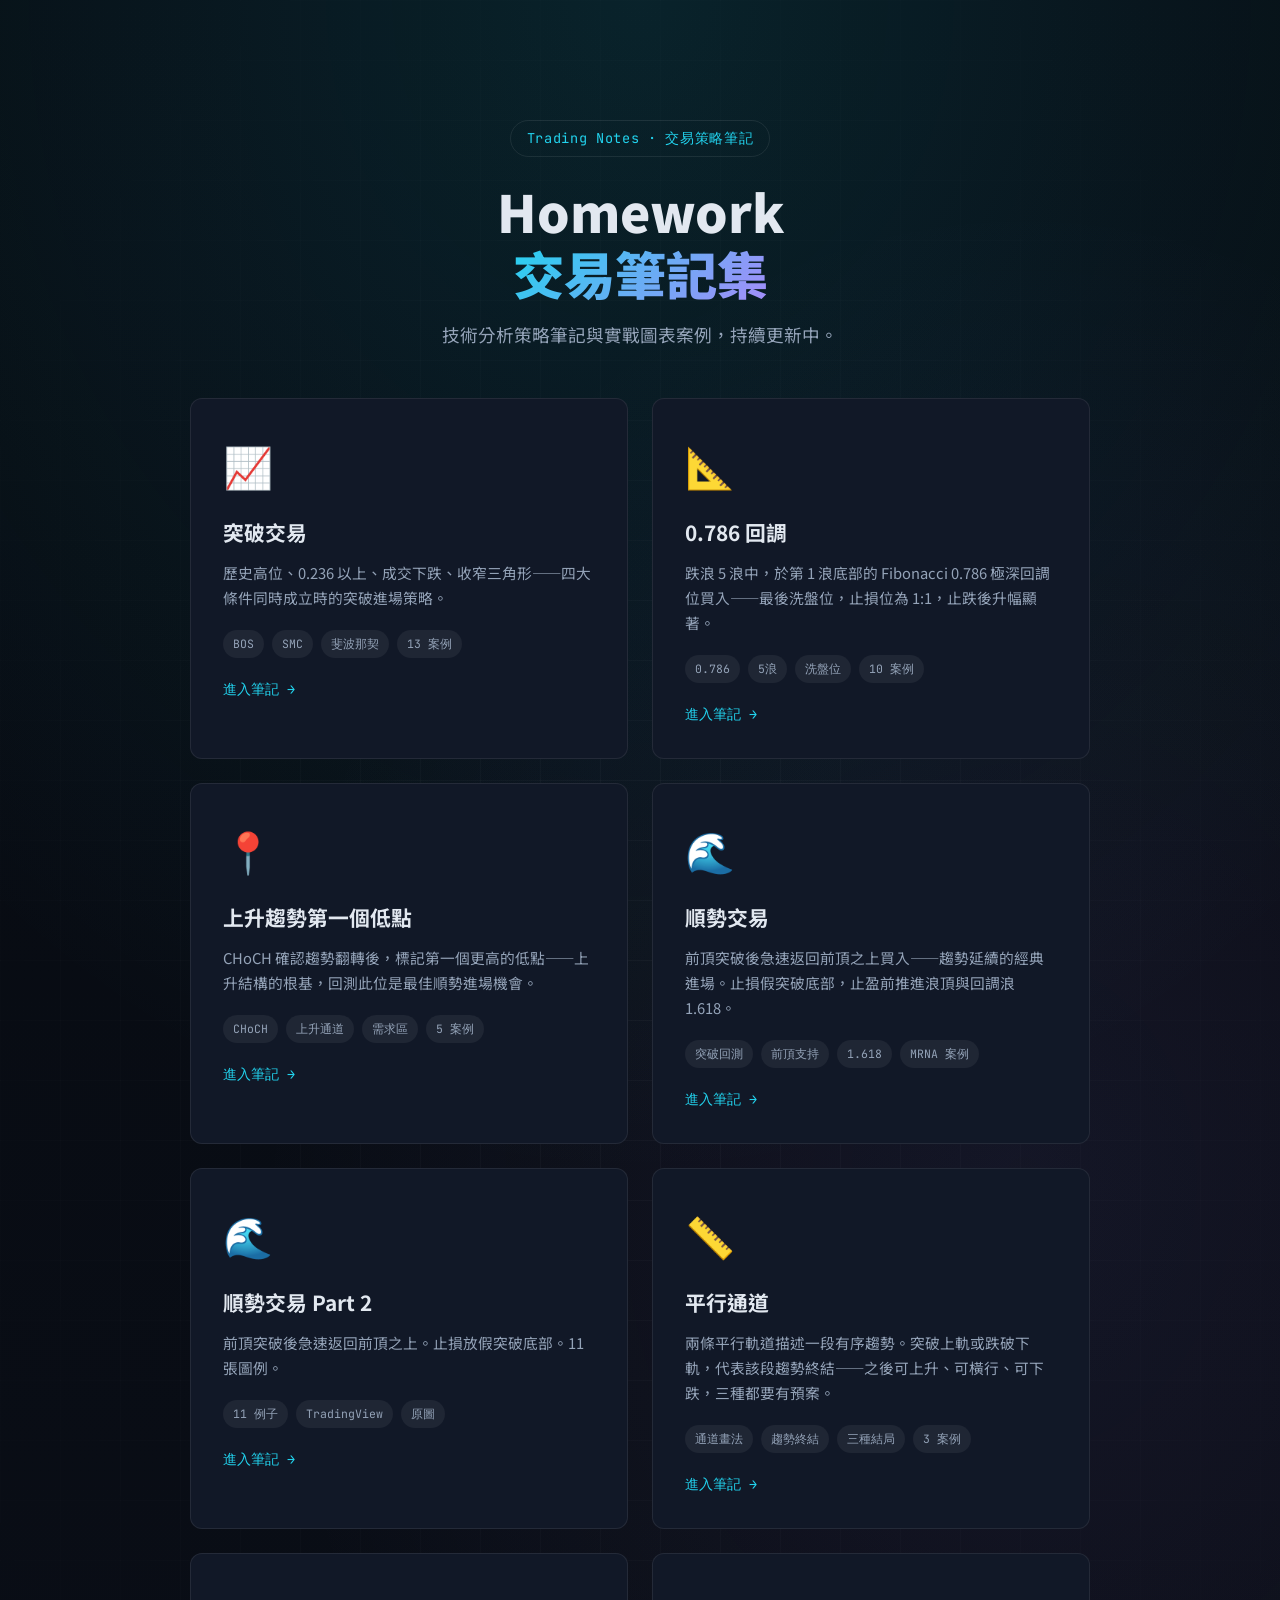
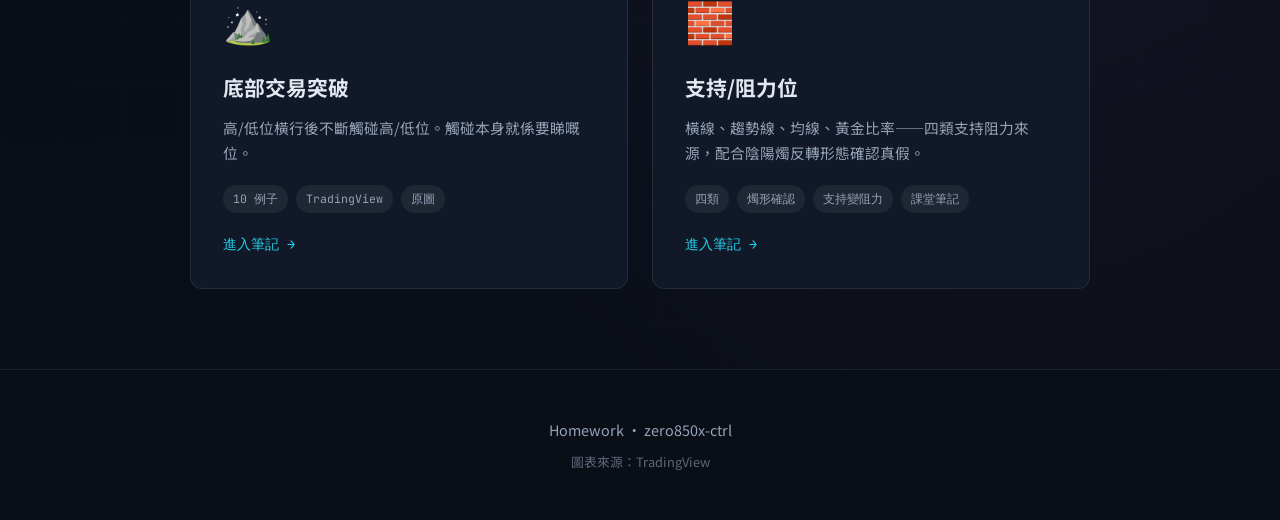
==== commit 841e507d: "標題改成策略句，唔再寫工序說明 - 順勢 part2：前頂突破後急速返回前頂之上 - 底部交易突破：高/低位先橫行，不斷觸碰高/低位" ====
--- a/index.html
+++ b/index.html
@@ -79,7 +79,7 @@
         <a class="index-card" href="順勢交易part2/">
           <div class="index-card-icon">🌊</div>
           <h2>順勢交易 Part 2</h2>
-          <p>11 張 TradingView 原圖，最新加恒隆集團。圖上冇代號嘅唔補。</p>
+          <p>前頂突破後急速返回前頂之上。止損放假突破底部。11 張圖例。</p>
           <div class="index-card-tags">
             <span>11 例子</span><span>TradingView</span><span>原圖</span>
           </div>
@@ -99,7 +99,7 @@
         <a class="index-card" href="底部交易突破/">
           <div class="index-card-icon">⛰️</div>
           <h2>底部交易突破</h2>
-          <p>高/低位橫行後不斷觸碰高/低位。10 張原圖，代號圖上冇印嘅已按公司名對 Yahoo。</p>
+          <p>高/低位橫行後不斷觸碰高/低位。觸碰本身就係要睇嘅位。</p>
           <div class="index-card-tags">
             <span>10 例子</span><span>TradingView</span><span>原圖</span>
           </div>
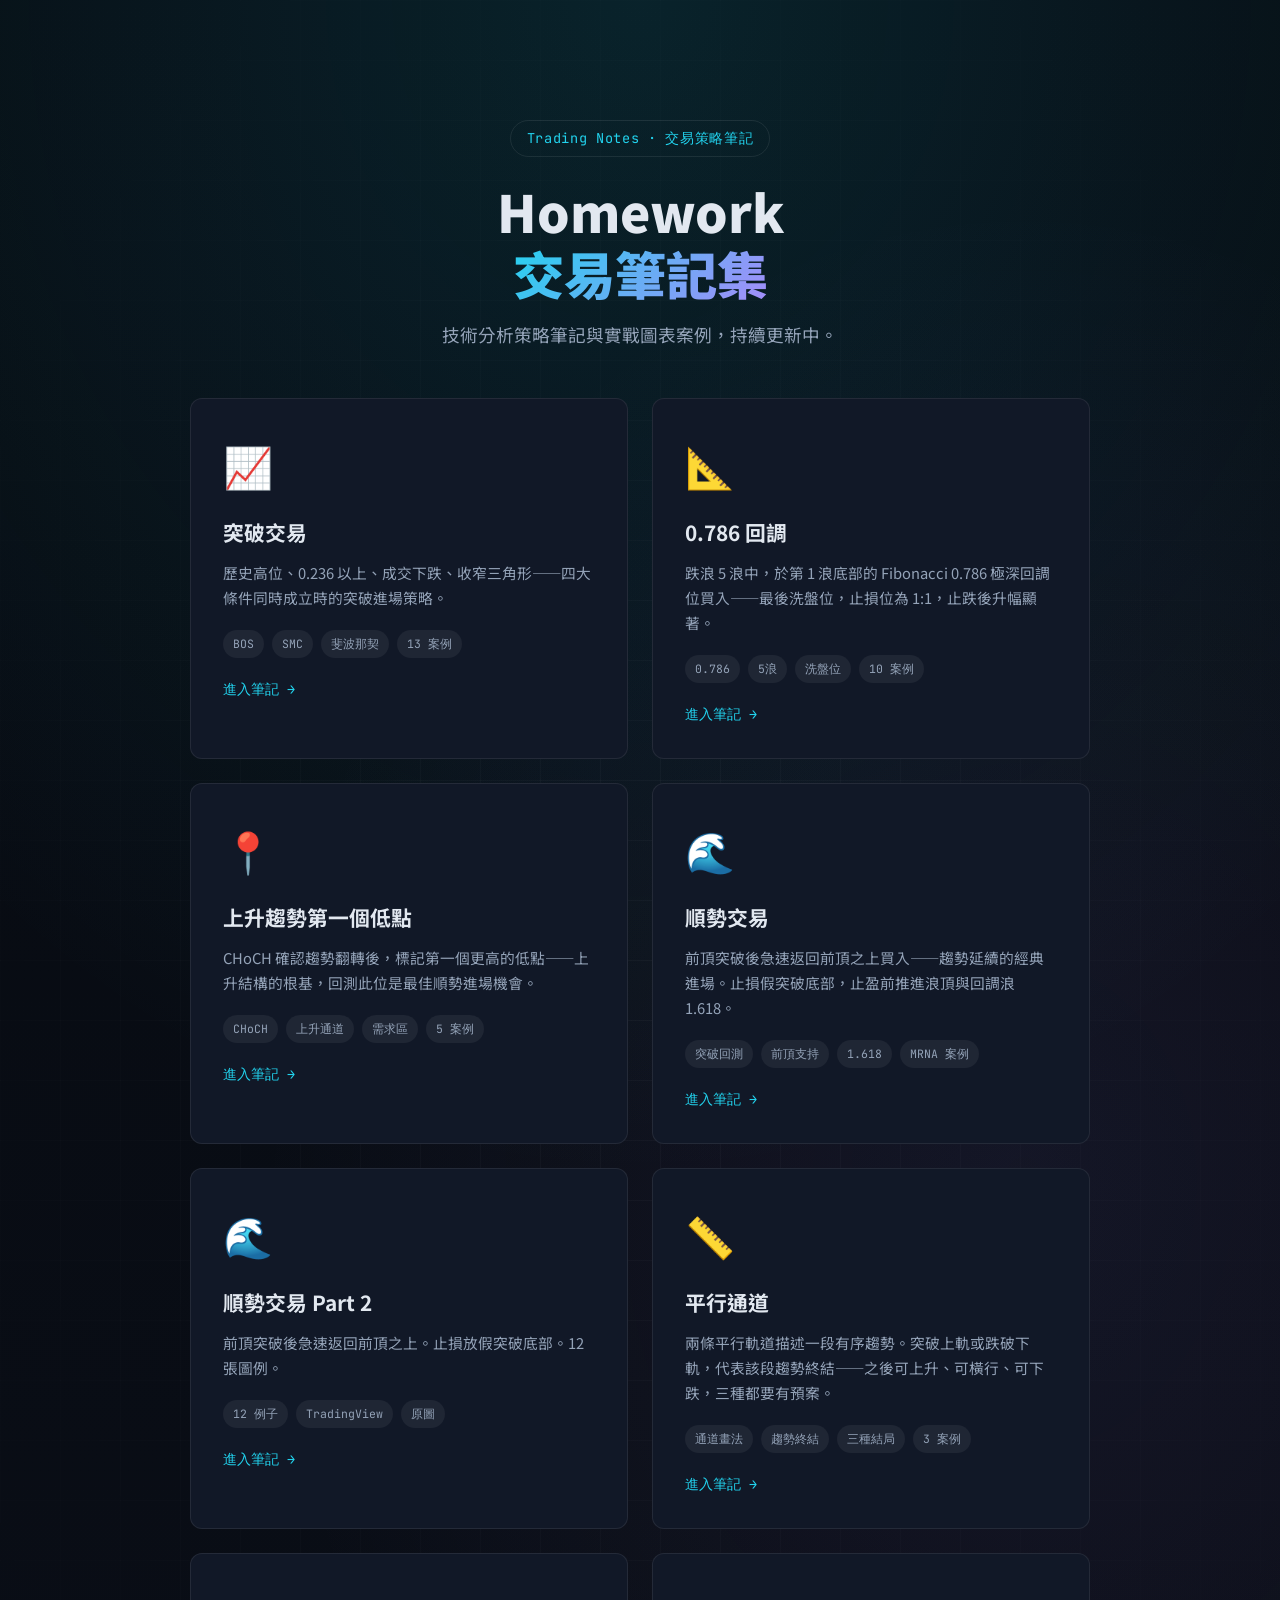
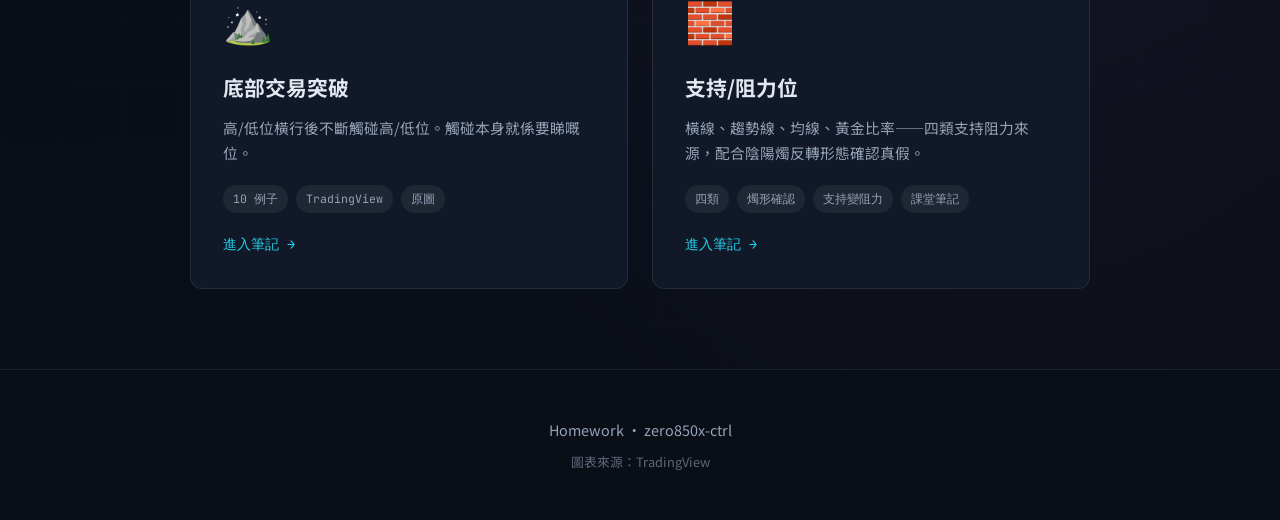
==== commit 67ae7e25: "順勢交易part2: 加第 12 張 Bitcoin 圖上冇印代號。Fib 價幾次放大讀唔一致，唔寫。" ====
--- a/index.html
+++ b/index.html
@@ -79,9 +79,9 @@
         <a class="index-card" href="順勢交易part2/">
           <div class="index-card-icon">🌊</div>
           <h2>順勢交易 Part 2</h2>
-          <p>前頂突破後急速返回前頂之上。止損放假突破底部。11 張圖例。</p>
+          <p>前頂突破後急速返回前頂之上。止損放假突破底部。12 張圖例。</p>
           <div class="index-card-tags">
-            <span>11 例子</span><span>TradingView</span><span>原圖</span>
+            <span>12 例子</span><span>TradingView</span><span>原圖</span>
           </div>
           <div class="index-card-arrow">進入筆記 →</div>
         </a>
